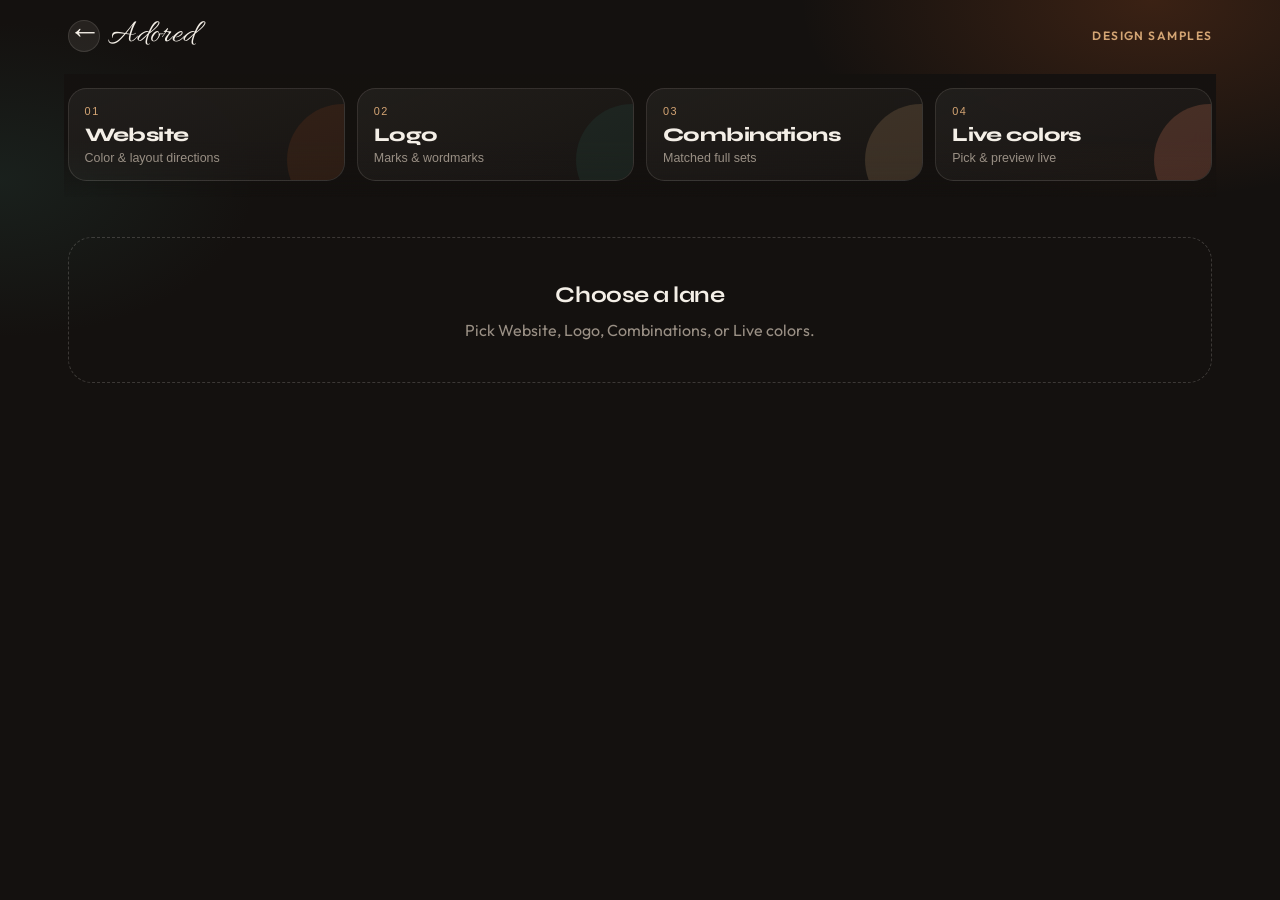
==== samples.html @ 70162186 "Publish Adored studio site." ====
<!DOCTYPE html>
<html lang="en">
  <head>
    <meta charset="UTF-8" />
    <meta name="viewport" content="width=device-width, initial-scale=1.0" />
    <title>Design Samples — Adored</title>
    <link rel="preconnect" href="https://fonts.googleapis.com" />
    <link rel="preconnect" href="https://fonts.gstatic.com" crossorigin />
    <link
      href="https://fonts.googleapis.com/css2?family=Allura&family=Outfit:wght@400;500;600;700&family=Syne:wght@600;700;800&display=swap"
      rel="stylesheet"
    />
    <style>
      :root {
        --page: #14110f;
        --ink: #f4efe7;
        --mute: #9a9085;
        --card: #fff;
        --ember: #c45c26;
        --pine: #243d36;
        --lamp: #d4a574;
        --panel: #1c1714;
        --line: rgba(244, 239, 231, 0.12);
      }
      * { box-sizing: border-box; }
      body {
        margin: 0;
        font-family: "Outfit", system-ui, sans-serif;
        color: var(--ink);
        background:
          radial-gradient(ellipse 50% 40% at 90% 0%, rgba(196, 92, 38, 0.22), transparent 55%),
          radial-gradient(ellipse 40% 35% at 0% 20%, rgba(36, 61, 54, 0.35), transparent 50%),
          var(--page);
        line-height: 1.5;
        min-height: 100vh;
      }
      .wrap { max-width: 1180px; margin: 0 auto; padding: 1.25rem 1.1rem 3rem; }

      .topbar {
        display: flex;
        align-items: center;
        justify-content: space-between;
        gap: 1rem;
        margin-bottom: 1.35rem;
      }
      .back {
        display: inline-flex;
        align-items: center;
        gap: 0.55rem;
        color: var(--ink);
        text-decoration: none;
        font-family: "Allura", cursive;
        font-weight: 400;
        font-size: 2.05rem;
        letter-spacing: 0.02em;
        line-height: 1;
      }
      .back-mark {
        width: 2rem;
        height: 2rem;
        border-radius: 999px;
        display: grid;
        place-items: center;
        background: rgba(244, 239, 231, 0.08);
        border: 1px solid var(--line);
        transition: background 0.25s ease;
      }
      .back:hover .back-mark { background: rgba(196, 92, 38, 0.25); }
      .topbar-note {
        font-size: 0.75rem;
        letter-spacing: 0.12em;
        text-transform: uppercase;
        color: var(--lamp);
        font-weight: 600;
      }

      .chooser {
        position: sticky;
        top: 0;
        z-index: 40;
        margin: 0 -0.25rem 1.25rem;
        padding: 0.85rem 0.25rem 1rem;
        background: linear-gradient(180deg, rgba(20,17,15,.94) 55%, rgba(20,17,15,0));
        backdrop-filter: blur(12px);
      }
      .tabs {
        display: grid;
        grid-template-columns: repeat(4, 1fr);
        gap: 0.75rem;
      }
      .tab {
        appearance: none;
        border: 1px solid var(--line);
        background:
          linear-gradient(160deg, rgba(244,239,231,0.06), rgba(244,239,231,0.02));
        color: var(--ink);
        border-radius: 1.15rem;
        min-height: 5.4rem;
        padding: 1rem 1rem 0.95rem;
        text-align: left;
        cursor: pointer;
        transition: transform .25s ease, border-color .25s ease, background .25s ease, box-shadow .25s ease;
        position: relative;
        overflow: hidden;
      }
      .tab::before {
        content: "";
        position: absolute;
        inset: auto -20% -40% auto;
        width: 7rem;
        height: 7rem;
        border-radius: 50%;
        background: rgba(196, 92, 38, 0.12);
        transition: transform .35s ease, opacity .35s ease;
      }
      .tab:nth-child(2)::before { background: rgba(36, 61, 54, 0.35); }
      .tab:nth-child(3)::before { background: rgba(212, 165, 116, 0.18); }
      .tab:nth-child(4)::before { background: rgba(224, 122, 95, 0.22); }
      .tab:hover {
        transform: translateY(-3px);
        border-color: rgba(244, 239, 231, 0.28);
      }
      .tab.is-active {
        border-color: rgba(196, 92, 38, 0.7);
        background:
          linear-gradient(160deg, rgba(196, 92, 38, 0.22), rgba(28, 23, 20, 0.9));
        box-shadow: 0 16px 40px rgba(0, 0, 0, 0.35);
      }
      .tab.is-active::before { transform: scale(1.3); opacity: 0.9; }
      .tab-kicker {
        display: block;
        font-size: 0.68rem;
        letter-spacing: 0.14em;
        text-transform: uppercase;
        color: var(--lamp);
        margin-bottom: 0.45rem;
        position: relative;
      }
      .tab-label {
        display: block;
        font: 750 1.2rem/1.1 "Syne", sans-serif;
        letter-spacing: -0.03em;
        position: relative;
      }
      .tab-hint {
        display: block;
        margin-top: 0.35rem;
        font-size: 0.78rem;
        color: var(--mute);
        position: relative;
      }

      .empty {
        display: none;
        margin-top: 2.5rem;
        padding: 2.5rem 1.25rem;
        border: 1px dashed rgba(244, 239, 231, 0.18);
        border-radius: 1.5rem;
        text-align: center;
        color: var(--mute);
      }
      .empty.is-visible { display: block; }
      .empty strong {
        display: block;
        font-family: "Syne", sans-serif;
        font-size: 1.4rem;
        color: var(--ink);
        margin-bottom: 0.4rem;
        letter-spacing: -0.02em;
      }

      .panel { display: none; }
      .panel.is-active { display: block; animation: rise 0.45s ease; }
      @keyframes rise {
        from { opacity: 0; transform: translateY(12px); }
        to { opacity: 1; transform: none; }
      }

      .grid {
        display: grid;
        gap: 1.15rem;
        grid-template-columns: 1fr;
      }
      @media (min-width: 900px) {
        .grid {
          grid-template-columns: 1fr 1fr;
        }
      }

      /* Manual news-style sample slider */
      .sample-slider {
        position: relative;
        border-radius: 1.35rem;
        overflow: hidden;
        background: rgba(255, 255, 255, 0.03);
        border: 1px solid var(--line);
      }

      .sample-slider-viewport {
        overflow: hidden;
        width: 100%;
      }

      .sample-slider-track {
        display: flex;
        transition: transform 0.55s cubic-bezier(0.22, 1, 0.36, 1);
        will-change: transform;
      }

      .sample-slide {
        flex: 0 0 100%;
        min-width: 100%;
        padding: 0.85rem;
        box-sizing: border-box;
      }

      .sample-slide .card {
        margin: 0;
        height: 100%;
      }

      .sample-slider-bar {
        display: flex;
        align-items: center;
        justify-content: space-between;
        gap: 1rem;
        padding: 0.75rem 1rem 1rem;
      }

      .sample-slider-dots {
        display: flex;
        flex-wrap: wrap;
        align-items: center;
        gap: 0.35rem;
        flex: 1;
        min-height: 0.55rem;
      }

      .sample-dot {
        appearance: none;
        border: 0;
        padding: 0;
        width: 1.15rem;
        height: 0.22rem;
        border-radius: 999px;
        background: rgba(244, 239, 231, 0.28);
        cursor: pointer;
        transition: background 0.25s ease, width 0.25s ease;
      }

      .sample-dot.is-active {
        background: #fff;
        width: 1.55rem;
      }

      .sample-slider-nav {
        display: flex;
        gap: 0.45rem;
        flex-shrink: 0;
      }

      .sample-nav-btn {
        width: 2.35rem;
        height: 2.35rem;
        border: 0;
        border-radius: 0.65rem;
        background: rgba(244, 239, 231, 0.16);
        color: #fff;
        font-size: 1.25rem;
        line-height: 1;
        cursor: pointer;
        display: grid;
        place-items: center;
        transition: background 0.25s ease;
      }

      .sample-nav-btn:hover {
        background: rgba(244, 239, 231, 0.28);
      }

      .sample-nav-btn:disabled {
        opacity: 0.35;
        cursor: default;
      }

      .card {
        background: var(--card);
        border-radius: 22px;
        overflow: hidden;
        box-shadow: 0 18px 42px rgba(23, 20, 15, 0.1);
        border: 1px solid rgba(23, 20, 15, 0.06);
      }
      .card-meta { padding: 1rem 1.1rem 0.5rem; }
      .tag {
        display: inline-block;
        font-size: 0.68rem;
        font-weight: 700;
        letter-spacing: 0.1em;
        text-transform: uppercase;
        color: #7a3b2e;
        margin-bottom: 0.28rem;
      }
      .card-meta h2 {
        margin: 0 0 0.28rem;
        font-family: "Syne", sans-serif;
        font-size: 1.12rem;
        letter-spacing: -0.02em;
      }
      .card-meta p { margin: 0; font-size: 0.86rem; color: var(--mute); }
      .swatches { display: flex; gap: 0.4rem; padding: 0.55rem 1.1rem 0.8rem; }
      .swatch {
        width: 1.75rem; height: 1.75rem; border-radius: 999px;
        border: 1px solid rgba(0,0,0,.1);
      }
      .preview {
        min-height: 240px;
        display: grid;
        grid-template-columns: 0.92fr 1.18fr;
        overflow: hidden;
      }
      .side, .main {
        padding: 1rem 0.95rem;
        display: flex;
        flex-direction: column;
        justify-content: space-between;
      }
      .brand {
        font-size: 0.7rem; font-weight: 700; letter-spacing: 0.08em;
        text-transform: uppercase; font-family: "Syne", sans-serif;
      }
      .side-nav {
        list-style: none; margin: 1rem 0 0; padding: 0;
        font-size: 0.78rem; display: grid; gap: 0.4rem; opacity: 0.88;
      }
      .hero-title {
        font-family: "Syne", sans-serif;
        font-size: 1.22rem; line-height: 1.12; letter-spacing: -0.03em;
        margin: 0 0 0.4rem; max-width: 12ch;
      }
      .hero-text { font-size: 0.8rem; opacity: 0.82; max-width: 28ch; margin: 0 0 0.85rem; }
      .actions { display: flex; gap: 0.4rem; flex-wrap: wrap; }
      .btn {
        border: 0; border-radius: 999px; padding: 0.48rem 0.82rem;
        font-size: 0.74rem; font-weight: 700; font-family: inherit;
      }
      .btn-ghost { background: transparent; border: 1px solid currentColor; }
      .chips { display: flex; gap: 0.35rem; flex-wrap: wrap; margin-top: 0.75rem; }
      .chip { font-size: 0.66rem; padding: 0.24rem 0.5rem; border-radius: 999px; }
      .codes {
        padding: 0.65rem 1.1rem 0.95rem; font-size: 0.72rem; color: var(--mute);
        border-top: 1px solid rgba(0,0,0,.05);
      }
      .codes code {
        font-family: ui-monospace, monospace; background: #efe8de;
        padding: 0.08rem 0.28rem; border-radius: 4px; color: #333;
      }

      .logo-stage {
        min-height: 168px; display: grid; place-items: center; padding: 1.25rem 1rem;
      }
      .logo-mark { display: flex; align-items: center; gap: 0.75rem; }
      .name {
        font-family: "Syne", sans-serif; font-weight: 700;
        letter-spacing: -0.03em; line-height: 1.05;
      }
      .sub {
        display: block; font-size: 0.66rem; font-weight: 600;
        letter-spacing: 0.14em; text-transform: uppercase; opacity: 0.72; margin-top: 0.2rem;
      }
      .complete-logo-bar {
        display: flex; align-items: center; justify-content: center; gap: 0.75rem;
        padding: 1.05rem 1rem; min-height: 92px;
        border-bottom: 1px solid rgba(0,0,0,.05);
      }
      .match-note {
        padding: 0.65rem 1.1rem 0.95rem; font-size: 0.78rem; color: var(--mute);
        border-top: 1px solid rgba(0,0,0,.05);
      }

      /* Website palettes */
      .p1 .side{background:#1c2430;color:#f2eee6}.p1 .main{background:linear-gradient(160deg,#f0ebe2,#dfe8e4);color:#1c2430}.p1 .btn-main{background:#c45c26;color:#fff}.p1 .btn-ghost{color:#1c2430;border-color:#1c2430}.p1 .chip{background:rgba(196,92,38,.14);color:#8a3d14}.p1 .s1{background:#1c2430}.p1 .s2{background:#c45c26}.p1 .s3{background:#dfe8e4}.p1 .s4{background:#f0ebe2}
      .p2 .side{background:#243d36;color:#e8f2ee}.p2 .main{background:#ead7c3;color:#1b2a25}.p2 .btn-main{background:#1b2a25;color:#ead7c3}.p2 .btn-ghost{color:#243d36;border-color:#243d36}.p2 .chip{background:#d7c0a7;color:#243d36}.p2 .s1{background:#243d36}.p2 .s2{background:#ead7c3}.p2 .s3{background:#1b2a25}.p2 .s4{background:#7f9a90}
      .p3 .side{background:#3a1f2a;color:#f6e9ee}.p3 .main{background:#12161c;color:#f0ebe4}.p3 .btn-main{background:#d8a15c;color:#12161c}.p3 .btn-ghost{color:#f0ebe4;border-color:rgba(240,235,228,.4)}.p3 .chip{background:rgba(216,161,92,.18);color:#e8c892}.p3 .s1{background:#12161c}.p3 .s2{background:#3a1f2a}.p3 .s3{background:#d8a15c}.p3 .s4{background:#f0ebe4}
      .p4 .side{background:#2b3f5c;color:#eaf1fa}.p4 .main{background:#f3f0ea;color:#1e2a3a}.p4 .btn-main{background:#e07a5f;color:#fff}.p4 .btn-ghost{color:#2b3f5c;border-color:#2b3f5c}.p4 .chip{background:#e7ddd2;color:#2b3f5c}.p4 .s1{background:#2b3f5c}.p4 .s2{background:#e07a5f}.p4 .s3{background:#f3f0ea}.p4 .s4{background:#1e2a3a}
      .p5 .side{background:#4a463f;color:#f4efe6}.p5 .main{background:#c5d5ce;color:#22201c}.p5 .btn-main{background:#22201c;color:#f4efe6}.p5 .btn-ghost{color:#22201c;border-color:#22201c}.p5 .chip{background:#aebfb7;color:#22201c}.p5 .s1{background:#4a463f}.p5 .s2{background:#c5d5ce}.p5 .s3{background:#22201c}.p5 .s4{background:#8a9e95}
      .p6 .side{background:#5b2c2c;color:#f8eaea}.p6 .main{background:linear-gradient(145deg,#f2e6d8,#d9c4a8);color:#2a1713}.p6 .btn-main{background:#5b2c2c;color:#fff}.p6 .btn-ghost{color:#5b2c2c;border-color:#5b2c2c}.p6 .chip{background:#e2ceb6;color:#5b2c2c}.p6 .s1{background:#5b2c2c}.p6 .s2{background:#f2e6d8}.p6 .s3{background:#2a1713}.p6 .s4{background:#d9c4a8}
      .p7 .side{background:#163a3a;color:#e5f4f2}.p7 .main{background:#f2ebe1;color:#122828}.p7 .btn-main{background:#d97706;color:#fff}.p7 .btn-ghost{color:#163a3a;border-color:#163a3a}.p7 .chip{background:#e7d7c2;color:#163a3a}.p7 .s1{background:#163a3a}.p7 .s2{background:#d97706}.p7 .s3{background:#f2ebe1}.p7 .s4{background:#2f6b66}
      .p8 .side{background:#221c2e;color:#efeaf6}.p8 .main{background:#d8e2d0;color:#1b1a17}.p8 .btn-main{background:#221c2e;color:#efeaf6}.p8 .btn-ghost{color:#221c2e;border-color:#221c2e}.p8 .chip{background:#bfcbb5;color:#221c2e}.p8 .s1{background:#221c2e}.p8 .s2{background:#d8e2d0}.p8 .s3{background:#efeaf6}.p8 .s4{background:#6d7a63}
      .p9 .side{background:#0f2744;color:#e8f0fa}.p9 .main{background:#f6e7d8;color:#142033}.p9 .btn-main{background:#0f2744;color:#fff}.p9 .btn-ghost{color:#0f2744;border-color:#0f2744}.p9 .chip{background:#e6d2bd;color:#0f2744}.p9 .s1{background:#0f2744}.p9 .s2{background:#f6e7d8}.p9 .s3{background:#c9832a}.p9 .s4{background:#142033}
      .p10 .side{background:#2f2a26;color:#f3ebe3}.p10 .main{background:#9eb7b0;color:#1c1917}.p10 .btn-main{background:#c45c26;color:#fff}.p10 .btn-ghost{color:#1c1917;border-color:#1c1917}.p10 .chip{background:#87a19a;color:#1c1917}.p10 .s1{background:#2f2a26}.p10 .s2{background:#9eb7b0}.p10 .s3{background:#c45c26}.p10 .s4{background:#f3ebe3}
      .p11 .side{background:#1e3d2f;color:#e9f5ee}.p11 .main{background:#efe6f2;color:#1a1a1a}.p11 .btn-main{background:#1e3d2f;color:#fff}.p11 .btn-ghost{color:#1e3d2f;border-color:#1e3d2f}.p11 .chip{background:#dccfe3;color:#3a2a45}.p11 .s1{background:#1e3d2f}.p11 .s2{background:#efe6f2}.p11 .s3{background:#6b4e71}.p11 .s4{background:#e9f5ee}
      .p12 .side{background:#402218;color:#f8ece5}.p12 .main{background:#d7dde8;color:#1d2430}.p12 .btn-main{background:#402218;color:#fff}.p12 .btn-ghost{color:#402218;border-color:#402218}.p12 .chip{background:#c3cad8;color:#1d2430}.p12 .s1{background:#402218}.p12 .s2{background:#d7dde8}.p12 .s3{background:#8b5a3c}.p12 .s4{background:#f8ece5}
      .p13 .side{background:#1a2e28;color:#e8f4ef}.p13 .main{background:#f5e9d4;color:#1a2e28}.p13 .btn-main{background:#c4784a;color:#fff}.p13 .btn-ghost{color:#1a2e28;border-color:#1a2e28}.p13 .chip{background:#e8d4b8;color:#5a3a22}.p13 .s1{background:#1a2e28}.p13 .s2{background:#c4784a}.p13 .s3{background:#f5e9d4}.p13 .s4{background:#e8f4ef}
      .p14 .side{background:#2c1e3a;color:#f2eaf8}.p14 .main{background:#e8f0f5;color:#1e2430}.p14 .btn-main{background:#2c1e3a;color:#fff}.p14 .btn-ghost{color:#2c1e3a;border-color:#2c1e3a}.p14 .chip{background:#d4e0ea;color:#2c1e3a}.p14 .s1{background:#2c1e3a}.p14 .s2{background:#e8f0f5}.p14 .s3{background:#7a5a9a}.p14 .s4{background:#f2eaf8}
      .p15 .side{background:#1f2a1f;color:#eef4ee}.p15 .main{background:#f0d9c8;color:#1f2a1f}.p15 .btn-main{background:#b85c38;color:#fff}.p15 .btn-ghost{color:#1f2a1f;border-color:#1f2a1f}.p15 .chip{background:#e4c4ae;color:#5a3020}.p15 .s1{background:#1f2a1f}.p15 .s2{background:#b85c38}.p15 .s3{background:#f0d9c8}.p15 .s4{background:#eef4ee}
      .p16 .side{background:#1c2838;color:#e8eef6}.p16 .main{background:#e6ddd0;color:#1c2838}.p16 .btn-main{background:#3d6b8c;color:#fff}.p16 .btn-ghost{color:#1c2838;border-color:#1c2838}.p16 .chip{background:#d4cbbd;color:#1c2838}.p16 .s1{background:#1c2838}.p16 .s2{background:#3d6b8c}.p16 .s3{background:#e6ddd0}.p16 .s4{background:#e8eef6}
      .p17 .side{background:#3d2a1f;color:#f8efe6}.p17 .main{background:#dce8e0;color:#2a1f18}.p17 .btn-main{background:#3d2a1f;color:#fff}.p17 .btn-ghost{color:#3d2a1f;border-color:#3d2a1f}.p17 .chip{background:#c5d4c9;color:#3d2a1f}.p17 .s1{background:#3d2a1f}.p17 .s2{background:#dce8e0}.p17 .s3{background:#8a6a4a}.p17 .s4{background:#f8efe6}
      .p18 .side{background:#14222e;color:#e6f0f8}.p18 .main{background:#f4ebe3;color:#14222e}.p18 .btn-main{background:#c45c4a;color:#fff}.p18 .btn-ghost{color:#14222e;border-color:#14222e}.p18 .chip{background:#e6d8cc;color:#5a3028}.p18 .s1{background:#14222e}.p18 .s2{background:#c45c4a}.p18 .s3{background:#f4ebe3}.p18 .s4{background:#e6f0f8}

      .live-studio {
        display: grid;
        gap: 1.1rem;
      }
      @media (min-width: 900px) {
        .live-studio {
          grid-template-columns: 0.9fr 1.2fr;
          align-items: start;
        }
      }
      .live-controls, .live-preview-wrap {
        background: rgba(255,255,255,0.04);
        border: 1px solid var(--line);
        border-radius: 1.25rem;
        padding: 1.1rem;
      }
      .live-controls h3, .live-preview-wrap h3 {
        margin: 0 0 0.85rem;
        font-family: "Syne", sans-serif;
        font-size: 1.05rem;
        letter-spacing: -0.02em;
      }
      .color-row {
        display: grid;
        grid-template-columns: 1fr auto auto;
        gap: 0.55rem;
        align-items: center;
        margin-bottom: 0.7rem;
      }
      .color-row label {
        font-size: 0.84rem;
        color: var(--mute);
      }
      .color-row input[type="color"] {
        width: 2.4rem;
        height: 2.4rem;
        border: 0;
        padding: 0;
        background: transparent;
        cursor: pointer;
      }
      .color-row input[type="text"] {
        width: 6.2rem;
        border: 1px solid var(--line);
        background: rgba(0,0,0,0.25);
        color: var(--ink);
        border-radius: 0.55rem;
        padding: 0.45rem 0.5rem;
        font-family: ui-monospace, monospace;
        font-size: 0.78rem;
      }
      .preset-row {
        display: flex;
        flex-wrap: wrap;
        gap: 0.45rem;
        margin-top: 0.85rem;
      }
      .preset {
        border: 1px solid var(--line);
        background: rgba(244,239,231,0.06);
        color: var(--ink);
        border-radius: 999px;
        padding: 0.4rem 0.7rem;
        font-size: 0.75rem;
        cursor: pointer;
      }
      .preset:hover { border-color: var(--ember); }
      .live-preview {
        min-height: 280px;
        display: grid;
        grid-template-columns: 0.9fr 1.2fr;
        border-radius: 1rem;
        overflow: hidden;
      }
      .live-logo-row {
        display: flex;
        align-items: center;
        gap: 0.75rem;
        margin-top: 1rem;
        padding: 0.9rem;
        border-radius: 0.9rem;
        transition: background 0.2s ease, color 0.2s ease;
      }
      .live-preview .side,
      .live-preview .main {
        transition: background 0.2s ease, color 0.2s ease;
      }
      .live-preview .btn {
        transition: background 0.2s ease, color 0.2s ease, border-color 0.2s ease;
      }
      .copy-palette {
        margin-top: 0.85rem;
        width: 100%;
        border: 0;
        border-radius: 999px;
        min-height: 2.7rem;
        background: var(--ember);
        color: #fff;
        font-weight: 700;
        cursor: pointer;
      }

      @media (max-width: 560px) {
        .preview { grid-template-columns: 1fr; min-height: 0; }
        .side { min-height: 110px; }
        .tabs { grid-template-columns: 1fr 1fr; }
        .tab { min-height: 4.4rem; }
        .topbar-note { display: none; }
        .live-preview { grid-template-columns: 1fr; }
      }
    </style>
  </head>
  <body>
    <div class="wrap">
      <div class="topbar">
        <a class="back" href="index.html">
          <span class="back-mark" aria-hidden="true">←</span>
          Adored
        </a>
        <span class="topbar-note">Design samples</span>
      </div>

      <div class="chooser">
        <div class="tabs" role="tablist" aria-label="Sample type">
          <button class="tab" type="button" data-tab="website" role="tab" aria-selected="false">
            <span class="tab-kicker">01</span>
            <span class="tab-label">Website</span>
            <span class="tab-hint">Color & layout directions</span>
          </button>
          <button class="tab" type="button" data-tab="logo" role="tab" aria-selected="false">
            <span class="tab-kicker">02</span>
            <span class="tab-label">Logo</span>
            <span class="tab-hint">Marks & wordmarks</span>
          </button>
          <button class="tab" type="button" data-tab="combo" role="tab" aria-selected="false">
            <span class="tab-kicker">03</span>
            <span class="tab-label">Combinations</span>
            <span class="tab-hint">Matched full sets</span>
          </button>
          <button class="tab" type="button" data-tab="live" role="tab" aria-selected="false">
            <span class="tab-kicker">04</span>
            <span class="tab-label">Live colors</span>
            <span class="tab-hint">Pick & preview live</span>
          </button>
        </div>
      </div>

      <div class="empty is-visible" id="empty-state" aria-live="polite">
        <strong>Choose a lane</strong>
        Pick Website, Logo, Combinations, or Live colors.
      </div>

      <!-- WEBSITE -->
      <section id="panel-website" class="panel" role="tabpanel" hidden>
        <div class="sample-slider" data-slider="website">
          <div class="sample-slider-viewport">
            <div class="sample-slider-track" id="website-track"></div>
          </div>
          <div class="sample-slider-bar">
            <div class="sample-slider-dots" id="website-dots" role="tablist" aria-label="Website samples"></div>
            <div class="sample-slider-nav">
              <button class="sample-nav-btn" type="button" data-prev aria-label="Previous sample">‹</button>
              <button class="sample-nav-btn" type="button" data-next aria-label="Next sample">›</button>
            </div>
          </div>
        </div>
      </section>

      <!-- LOGO -->
      <section id="panel-logo" class="panel" role="tabpanel" hidden>
        <div class="sample-slider" data-slider="logo">
          <div class="sample-slider-viewport">
            <div class="sample-slider-track" id="logo-track"></div>
          </div>
          <div class="sample-slider-bar">
            <div class="sample-slider-dots" id="logo-dots" role="tablist" aria-label="Logo samples"></div>
            <div class="sample-slider-nav">
              <button class="sample-nav-btn" type="button" data-prev aria-label="Previous sample">‹</button>
              <button class="sample-nav-btn" type="button" data-next aria-label="Next sample">›</button>
            </div>
          </div>
        </div>
      </section>

      <!-- COMBINATIONS -->
      <section id="panel-combo" class="panel" role="tabpanel" hidden>
        <div class="sample-slider" data-slider="combo">
          <div class="sample-slider-viewport">
            <div class="sample-slider-track" id="combo-track"></div>
          </div>
          <div class="sample-slider-bar">
            <div class="sample-slider-dots" id="combo-dots" role="tablist" aria-label="Combination samples"></div>
            <div class="sample-slider-nav">
              <button class="sample-nav-btn" type="button" data-prev aria-label="Previous sample">‹</button>
              <button class="sample-nav-btn" type="button" data-next aria-label="Next sample">›</button>
            </div>
          </div>
        </div>
      </section>

      <!-- LIVE -->
      <section id="panel-live" class="panel" role="tabpanel" hidden>
        <div class="live-studio">
          <div class="live-controls">
            <h3>Live color palette</h3>
            <div class="color-row">
              <label for="c-side">Sidebar / dark</label>
              <input id="c-side" type="color" value="#1C2430" data-key="side" />
              <input id="t-side" type="text" value="#1C2430" data-key="side" />
            </div>
            <div class="color-row">
              <label for="c-accent">Button / accent</label>
              <input id="c-accent" type="color" value="#C45C26" data-key="accent" />
              <input id="t-accent" type="text" value="#C45C26" data-key="accent" />
            </div>
            <div class="color-row">
              <label for="c-main">Main background</label>
              <input id="c-main" type="color" value="#F0EBE2" data-key="main" />
              <input id="t-main" type="text" value="#F0EBE2" data-key="main" />
            </div>
            <div class="color-row">
              <label for="c-text">Text</label>
              <input id="c-text" type="color" value="#1C2430" data-key="text" />
              <input id="t-text" type="text" value="#1C2430" data-key="text" />
            </div>
            <div class="preset-row" id="preset-row"></div>
            <button class="copy-palette" type="button" id="copy-palette">Copy palette hex codes</button>
          </div>
          <div class="live-preview-wrap">
            <h3>Live preview</h3>
            <div class="live-preview" id="live-preview">
              <div class="side" id="live-side">
                <div class="brand">Your Business</div>
                <ul class="side-nav"><li>Services</li><li>About</li><li>Contact</li></ul>
              </div>
              <div class="main" id="live-main">
                <div>
                  <h3 class="hero-title" id="live-title">Clear online presence for your services.</h3>
                  <p class="hero-text" id="live-text">Simple, trustworthy, easy to update.</p>
                  <div class="actions">
                    <button class="btn" id="live-btn" type="button">Call now</button>
                    <button class="btn btn-ghost" id="live-ghost" type="button">Services</button>
                  </div>
                </div>
                <div class="chips">
                  <span class="chip" id="live-chip1">Services</span>
                  <span class="chip" id="live-chip2">Contact</span>
                </div>
              </div>
            </div>
            <div class="live-logo-row" id="live-logo-row">
              <svg id="live-logo-svg" width="54" height="54" viewBox="0 0 64 64" aria-hidden="true">
                <rect id="live-logo-bg" width="64" height="64" rx="16" fill="#1C2430"/>
                <path id="live-logo-arc" d="M12 40 C24 18 40 18 52 40" fill="none" stroke="#C45C26" stroke-width="4" stroke-linecap="round"/>
                <text x="32" y="44" text-anchor="middle" fill="#F0EBE2" font-family="Syne, sans-serif" font-size="18" font-weight="700">SV</text>
              </svg>
              <div>
                <div class="name" style="font-size:1.2rem" id="live-logo-name">Brand Co</div>
                <span class="sub" id="live-logo-sub">Live palette</span>
              </div>
            </div>
          </div>
        </div>
      </section>
    </div>


    <script>
      /* [id, title, desc, cssClass, swatches, live=[side, accent, main, text]] */
      const sites = [
        ["1", "Ink & ember", "Dark slate + copper accent — official, not default navy.", "p1", ["#1C2430","#C45C26","#DFE8E4","#F0EBE2"], ["#1C2430","#C45C26","#F0EBE2","#1C2430"]],
        ["2", "Pine & sand", "Deep green on warm sand — grounded and current.", "p2", ["#243D36","#EAD7C3","#1B2A25","#7F9A90"], ["#243D36","#1B2A25","#EAD7C3","#1B2A25"]],
        ["3", "Noir atelier", "Near-black with plum edge and brass — premium and uncommon.", "p3", ["#12161C","#3A1F2A","#D8A15C","#F0EBE4"], ["#3A1F2A","#D8A15C","#12161C","#F0EBE4"]],
        ["4", "Coastal steel", "Steel blue with coral action — lively but trustworthy.", "p4", ["#2B3F5C","#E07A5F","#F3F0EA","#1E2A3A"], ["#2B3F5C","#E07A5F","#F3F0EA","#1E2A3A"]],
        ["5", "Stone & moss", "Muted stone with moss panels — quiet editorial feel.", "p5", ["#4A463F","#C5D5CE","#22201C","#8A9E95"], ["#4A463F","#22201C","#C5D5CE","#22201C"]],
        ["6", "Clay archive", "Deep clay red with parchment tones — distinctive and formal.", "p6", ["#5B2C2C","#F2E6D8","#2A1713","#D9C4A8"], ["#5B2C2C","#5B2C2C","#F2E6D8","#2A1713"]],
        ["7", "Teal & amber", "Deep teal with amber CTA — precise and unexpected.", "p7", ["#163A3A","#D97706","#F2EBE1","#2F6B66"], ["#163A3A","#D97706","#F2EBE1","#122828"]],
        ["8", "Violet dusk & leaf", "Dusk violet with leaf green — composed and rare.", "p8", ["#221C2E","#D8E2D0","#EFEAF6","#6D7A63"], ["#221C2E","#221C2E","#D8E2D0","#1B1A17"]],
        ["9", "Harbor night", "Deep harbor blue with apricot paper — coastal and serious.", "p9", ["#0F2744","#F6E7D8","#C9832A","#142033"], ["#0F2744","#0F2744","#F6E7D8","#142033"]],
        ["10", "Espresso mint", "Espresso brown with mint field and copper CTA.", "p10", ["#2F2A26","#9EB7B0","#C45C26","#F3EBE3"], ["#2F2A26","#C45C26","#9EB7B0","#1C1917"]],
        ["11", "Garden dusk", "Forest green with soft lilac paper — soft contrast, still official.", "p11", ["#1E3D2F","#EFE6F2","#6B4E71","#E9F5EE"], ["#1E3D2F","#1E3D2F","#EFE6F2","#1A1A1A"]],
        ["12", "Cedar frost", "Cedar brown with cool frost blue-grey — warm/cool tension.", "p12", ["#402218","#D7DDE8","#8B5A3C","#F8ECE5"], ["#402218","#402218","#D7DDE8","#1D2430"]],
        ["13", "Olive apricot", "Deep olive with apricot CTA — warm studio energy.", "p13", ["#1A2E28","#C4784A","#F5E9D4","#E8F4EF"], ["#1A2E28","#C4784A","#F5E9D4","#1A2E28"]],
        ["14", "Plum frost", "Plum sidebar with cool paper — soft contrast, still formal.", "p14", ["#2C1E3A","#E8F0F5","#7A5A9A","#F2EAF8"], ["#2C1E3A","#2C1E3A","#E8F0F5","#1E2430"]],
        ["15", "Fern terracotta", "Fern green with terracotta action — earthy and clear.", "p15", ["#1F2A1F","#B85C38","#F0D9C8","#EEF4EE"], ["#1F2A1F","#B85C38","#F0D9C8","#1F2A1F"]],
        ["16", "Ink horizon", "Ink blue with horizon blue CTA — calm professional.", "p16", ["#1C2838","#3D6B8C","#E6DDD0","#E8EEF6"], ["#1C2838","#3D6B8C","#E6DDD0","#1C2838"]],
        ["17", "Walnut sage", "Walnut brown with sage field — quiet and grounded.", "p17", ["#3D2A1F","#DCE8E0","#8A6A4A","#F8EFE6"], ["#3D2A1F","#3D2A1F","#DCE8E0","#2A1F18"]],
        ["18", "Midnight coral", "Midnight navy with coral CTA — sharp and memorable.", "p18", ["#14222E","#C45C4A","#F4EBE3","#E6F0F8"], ["#14222E","#C45C4A","#F4EBE3","#14222E"]],
      ];

      const logos = [
        ["A", "Arc monogram", "Horizon curve through initials — subtle motion through the mark.", "#f0ebe2", "#1c2430",
          `<svg width="64" height="64" viewBox="0 0 64 64"><rect width="64" height="64" rx="18" fill="#1c2430"/><path d="M12 40 C24 18 40 18 52 40" fill="none" stroke="#c45c26" stroke-width="4" stroke-linecap="round"/><text x="32" y="44" text-anchor="middle" fill="#f0ebe2" font-family="Syne, sans-serif" font-size="18" font-weight="700">SV</text></svg>`, "Independent"],
        ["B", "Split seal", "Two-tone badge — certified feel, not a boring template shield.", "#ead7c3", "#1b2a25",
          `<svg width="70" height="70" viewBox="0 0 70 70"><circle cx="35" cy="35" r="32" fill="#243d36"/><path d="M35 3 A32 32 0 0 1 35 67 Z" fill="#1b2a25"/><text x="35" y="41" text-anchor="middle" fill="#ead7c3" font-family="Syne, sans-serif" font-size="18" font-weight="700">SV</text></svg>`, "On-site · Clear"],
        ["C", "Folded report", "Folded page + soft path line — documents with a journey hint.", "#12161c", "#f0ebe4",
          `<svg width="58" height="64" viewBox="0 0 58 64"><path d="M8 6 H36 L50 20 V58 H8 Z" fill="#3a1f2a"/><path d="M36 6 V20 H50" fill="none" stroke="#d8a15c" stroke-width="2"/><path d="M16 34 C24 28 34 40 42 34" fill="none" stroke="#d8a15c" stroke-width="2.8" stroke-linecap="round"/></svg>`, "Reports"],
        ["D", "Orbit initials", "Open ring + accent node — precision / assessment energy.", "#f3f0ea", "#2b3f5c",
          `<svg width="72" height="72" viewBox="0 0 72 72"><circle cx="36" cy="36" r="28" fill="none" stroke="#2b3f5c" stroke-width="3"/><circle cx="58" cy="22" r="5" fill="#e07a5f"/><text x="36" y="42" text-anchor="middle" fill="#2b3f5c" font-family="Syne, sans-serif" font-size="18" font-weight="700">SV</text></svg>`, "Measured"],
        ["E", "Route slash", "Bold slash through the mark — direction and decision.", "#c5d5ce", "#22201c",
          `<svg width="64" height="64" viewBox="0 0 64 64"><rect width="64" height="64" rx="12" fill="#4a463f"/><text x="30" y="42" text-anchor="middle" fill="#f4efe6" font-family="Syne, sans-serif" font-size="20" font-weight="700">SV</text><path d="M12 48 L52 16" stroke="#c5d5ce" stroke-width="4" stroke-linecap="round"/></svg>`, "Forward"],
        ["F", "Twin track", "Two parallel curves — road-like, mostly graphic and elegant.", "#f2e6d8", "#5b2c2c",
          `<svg width="70" height="48" viewBox="0 0 70 48"><path d="M4 16 C22 4 48 4 66 16" fill="none" stroke="#5b2c2c" stroke-width="3.5" stroke-linecap="round"/><path d="M4 32 C22 20 48 20 66 32" fill="none" stroke="#a56a4e" stroke-width="3.5" stroke-linecap="round"/></svg>`, "Path · Clarity"],
        ["G", "Stacked signal", "Editorial stacked type with signal bars.", "#f2ebe1", "#163a3a",
          `<div style="text-align:left;color:#163a3a"><div class="name" style="font-size:1.8rem">SV</div><div class="name" style="font-size:1.05rem;margin-top:.12rem">Studio</div><div style="display:flex;gap:4px;margin-top:.55rem"><span style="width:18px;height:4px;background:#d97706;border-radius:99px"></span><span style="width:10px;height:4px;background:#2f6b66;border-radius:99px"></span><span style="width:6px;height:4px;background:#163a3a;border-radius:99px;opacity:.35"></span></div></div>`, ""],
        ["H", "Asymmetric frame", "Open corner frame — architectural and uncommon.", "#d8e2d0", "#221c2e",
          `<svg width="68" height="68" viewBox="0 0 68 68"><path d="M8 20 V8 H20" fill="none" stroke="#221c2e" stroke-width="3.5"/><path d="M48 60 H60 V48" fill="none" stroke="#6d7a63" stroke-width="3.5"/><text x="34" y="40" text-anchor="middle" fill="#221c2e" font-family="Syne, sans-serif" font-size="20" font-weight="700">SV</text></svg>`, "Structured"],
        ["I", "Ribbon seal", "Soft ribbon cut through a dark disc — ceremonial but modern.", "#f6e7d8", "#0f2744",
          `<svg width="70" height="70" viewBox="0 0 70 70"><circle cx="35" cy="35" r="30" fill="#0f2744"/><path d="M8 34 H62" stroke="#c9832a" stroke-width="8"/><text x="35" y="41" text-anchor="middle" fill="#f6e7d8" font-family="Syne, sans-serif" font-size="18" font-weight="700">SV</text></svg>`, "Certified"],
        ["J", "Negative notch", "Cut-out notch suggests a path into the mark.", "#9eb7b0", "#2f2a26",
          `<svg width="64" height="64" viewBox="0 0 64 64"><path d="M8 8 H56 V56 H8 Z" fill="#2f2a26"/><path d="M56 8 L40 24 L56 40" fill="#9eb7b0"/><text x="28" y="40" text-anchor="middle" fill="#f3ebe3" font-family="Syne, sans-serif" font-size="18" font-weight="700">SV</text></svg>`, "Direct"],
        ["K", "Wave bar", "Soft wave under bold initials — calm movement.", "#efe6f2", "#1e3d2f",
          `<svg width="88" height="64" viewBox="0 0 88 64"><text x="44" y="34" text-anchor="middle" fill="#1e3d2f" font-family="Syne, sans-serif" font-size="28" font-weight="700">SV</text><path d="M12 46 C28 36 40 56 76 42" fill="none" stroke="#6b4e71" stroke-width="3.5" stroke-linecap="round"/></svg>`, "Flow"],
        ["L", "Bracket mark", "Technical brackets around SV — inspection / measurement vibe.", "#d7dde8", "#402218",
          `<svg width="78" height="58" viewBox="0 0 78 58"><path d="M14 10 H8 V48 H14" fill="none" stroke="#402218" stroke-width="3.5"/><path d="M64 10 H70 V48 H64" fill="none" stroke="#8b5a3c" stroke-width="3.5"/><text x="39" y="36" text-anchor="middle" fill="#402218" font-family="Syne, sans-serif" font-size="22" font-weight="700">SV</text></svg>`, "Inspect"],
        ["M", "Layered diamond", "Layered diamond badge — sharp and collectible.", "#1c2430", "#f0ebe2",
          `<svg width="70" height="70" viewBox="0 0 70 70"><path d="M35 4 L66 35 L35 66 L4 35 Z" fill="#c45c26"/><path d="M35 14 L56 35 L35 56 L14 35 Z" fill="#1c2430"/><text x="35" y="40" text-anchor="middle" fill="#f0ebe2" font-family="Syne, sans-serif" font-size="14" font-weight="700">SV</text></svg>`, "Mark"],
        ["N", "Soft capsule", "Capsule wordmark — friendly modern office identity.", "#ead7c3", "#243d36",
          `<svg width="150" height="52" viewBox="0 0 150 52"><rect width="150" height="52" rx="26" fill="#243d36"/><text x="75" y="33" text-anchor="middle" fill="#ead7c3" font-family="Syne, sans-serif" font-size="18" font-weight="700">Brand Co</text></svg>`, ""],
        ["O", "Rising hatch", "Diagonal hatch field behind initials — textured and bold.", "#f0ebe4", "#3a1f2a",
          `<svg width="64" height="64" viewBox="0 0 64 64"><rect width="64" height="64" rx="10" fill="#3a1f2a"/><path d="M10 50 L50 10 M18 58 L58 18 M2 42 L42 2" stroke="#d8a15c" stroke-width="2" opacity=".55"/><text x="32" y="40" text-anchor="middle" fill="#f0ebe4" font-family="Syne, sans-serif" font-size="18" font-weight="700">SV</text></svg>`, "Craft"],
        ["P", "Dot trail", "Trailing dots suggest a route / process steps.", "#f3f0ea", "#2b3f5c",
          `<svg width="90" height="54" viewBox="0 0 90 54"><text x="8" y="34" fill="#2b3f5c" font-family="Syne, sans-serif" font-size="24" font-weight="700">SV</text><circle cx="52" cy="28" r="4" fill="#e07a5f"/><circle cx="66" cy="28" r="3.2" fill="#e07a5f" opacity=".7"/><circle cx="78" cy="28" r="2.4" fill="#e07a5f" opacity=".4"/></svg>`, "Process"],
        ["Q", "Hex stamp", "Hexagon stamp — technical and stamp-like.", "#f5e9d4", "#1a2e28",
          `<svg width="70" height="70" viewBox="0 0 70 70"><path d="M35 6 L60 20 V50 L35 64 L10 50 V20 Z" fill="#1a2e28"/><path d="M35 14 L53 24 V46 L35 56 L17 46 V24 Z" fill="none" stroke="#c4784a" stroke-width="2.5"/><text x="35" y="40" text-anchor="middle" fill="#f5e9d4" font-family="Syne, sans-serif" font-size="16" font-weight="700">SV</text></svg>`, "Stamp"],
        ["R", "Crosshair", "Soft crosshair — measurement without looking like a target logo.", "#e8f0f5", "#2c1e3a",
          `<svg width="72" height="72" viewBox="0 0 72 72"><circle cx="36" cy="36" r="26" fill="none" stroke="#2c1e3a" stroke-width="2.5"/><path d="M36 8 V18 M36 54 V64 M8 36 H18 M54 36 H64" stroke="#7a5a9a" stroke-width="2.5" stroke-linecap="round"/><text x="36" y="41" text-anchor="middle" fill="#2c1e3a" font-family="Syne, sans-serif" font-size="16" font-weight="700">SV</text></svg>`, "Precise"],
        ["S", "Book fold", "Open book fold — reports and documentation first.", "#f0d9c8", "#1f2a1f",
          `<svg width="78" height="58" viewBox="0 0 78 58"><path d="M8 10 H36 V50 H8 Z" fill="#1f2a1f"/><path d="M42 10 H70 V50 H42 Z" fill="#b85c38"/><path d="M39 10 V50" stroke="#f0d9c8" stroke-width="3"/><text x="22" y="36" text-anchor="middle" fill="#eef4ee" font-family="Syne, sans-serif" font-size="12" font-weight="700">SV</text></svg>`, "Docs"],
        ["T", "Pillar mark", "Three pillars — stability and structure.", "#e6ddd0", "#1c2838",
          `<svg width="70" height="64" viewBox="0 0 70 64"><rect x="10" y="18" width="10" height="34" rx="2" fill="#1c2838"/><rect x="30" y="10" width="10" height="42" rx="2" fill="#3d6b8c"/><rect x="50" y="22" width="10" height="30" rx="2" fill="#1c2838" opacity=".65"/><text x="35" y="60" text-anchor="middle" fill="#1c2838" font-family="Syne, sans-serif" font-size="10" font-weight="700">SV</text></svg>`, "Solid"],
        ["U", "Corner leaf", "Corner leaf accent — soft nature cue.", "#dce8e0", "#3d2a1f",
          `<svg width="68" height="68" viewBox="0 0 68 68"><rect width="68" height="68" rx="14" fill="#3d2a1f"/><path d="M48 12 C58 28 52 48 34 56 C42 40 40 24 48 12 Z" fill="#8a6a4a"/><text x="28" y="40" text-anchor="middle" fill="#f8efe6" font-family="Syne, sans-serif" font-size="18" font-weight="700">SV</text></svg>`, "Natural"],
        ["V", "Horizon bar", "Wide horizon bar under wordmark — landscape calm.", "#f4ebe3", "#14222e",
          `<svg width="140" height="56" viewBox="0 0 140 56"><text x="70" y="28" text-anchor="middle" fill="#14222e" font-family="Syne, sans-serif" font-size="22" font-weight="700">Brand Co</text><rect x="28" y="38" width="84" height="5" rx="2.5" fill="#c45c4a"/></svg>`, ""],
        ["W", "Nested squares", "Nested squares — structured systems thinking.", "#e8f4ef", "#1a2e28",
          `<svg width="64" height="64" viewBox="0 0 64 64"><rect x="6" y="6" width="52" height="52" rx="8" fill="none" stroke="#1a2e28" stroke-width="3"/><rect x="16" y="16" width="32" height="32" rx="6" fill="#c4784a"/><text x="32" y="38" text-anchor="middle" fill="#e8f4ef" font-family="Syne, sans-serif" font-size="14" font-weight="700">SV</text></svg>`, "Systems"],
        ["X", "Signal arc", "Arc + node — signal / connection energy.", "#f2eaf8", "#2c1e3a",
          `<svg width="72" height="64" viewBox="0 0 72 64"><path d="M10 48 C24 18 48 18 62 48" fill="none" stroke="#2c1e3a" stroke-width="3.5" stroke-linecap="round"/><circle cx="36" cy="28" r="5" fill="#7a5a9a"/><text x="36" y="56" text-anchor="middle" fill="#2c1e3a" font-family="Syne, sans-serif" font-size="12" font-weight="700">SV</text></svg>`, "Connect"],
      ];

      const combos = [
        [1,0,"Ink & ember set","Warm copper on dark official base."],
        [2,1,"Pine & sand set","Natural and current — grounded and calm."],
        [3,2,"Noir atelier set","Dark editorial premium."],
        [4,3,"Coastal steel set","Cool + warm contrast."],
        [5,4,"Stone & moss set","Quiet creative direction."],
        [6,5,"Clay archive set","Warm and rare for this industry."],
        [7,6,"Teal & amber set","Sharp amber actions on deep teal."],
        [8,7,"Violet dusk set","Unexpected pairing, architectural mark."],
        [9,8,"Harbor night set","Coastal night blue with apricot ribbon seal."],
        [10,9,"Espresso mint set","Espresso + mint with a notched mark."],
        [11,10,"Garden dusk set","Forest and lilac with a soft wave."],
        [12,11,"Cedar frost set","Cedar warmth with frost brackets."],
        [1,12,"Ember diamond set","Copper diamond on ink & ember colors."],
        [2,13,"Pine capsule set","Soft capsule wordmark on pine & sand."],
        [3,14,"Atelier hatch set","Textured hatch badge on noir colors."],
        [4,15,"Steel trail set","Dot-trail process mark on coastal steel."],
        [13,16,"Olive hex set","Olive apricot with hex stamp mark."],
        [14,17,"Plum crosshair set","Plum frost with soft crosshair."],
        [15,18,"Fern book set","Fern terracotta with book-fold mark."],
        [16,19,"Horizon pillar set","Ink horizon with pillar structure."],
        [17,20,"Walnut leaf set","Walnut sage with corner leaf."],
        [18,21,"Midnight bar set","Midnight coral with horizon bar wordmark."],
        [13,22,"Olive systems set","Nested squares on olive apricot."],
        [14,23,"Plum signal set","Signal arc on plum frost."],
      ];

      function siteCard([id, title, desc, cls, codes], compact = false) {
        return `<article class="card ${cls}">
          <div class="card-meta"><div class="tag">Website ${id}</div><h2>${title}</h2><p>${desc}</p></div>
          <div class="swatches"><div class="swatch s1"></div><div class="swatch s2"></div><div class="swatch s3"></div><div class="swatch s4"></div></div>
          <div class="preview" style="${compact ? "min-height:210px" : ""}">
            <div class="side"><div class="brand">Your Business</div><ul class="side-nav"><li>Services</li><li>About</li><li>Contact</li></ul></div>
            <div class="main"><div>
              <h3 class="hero-title">Clear online presence for your services.</h3>
              <p class="hero-text">A clear online presence for your services — simple, trustworthy, easy to update.</p>
              <div class="actions"><button class="btn btn-main">Call now</button><button class="btn btn-ghost">Services</button></div>
            </div><div class="chips"><span class="chip">Services</span><span class="chip">Contact</span></div></div>
          </div>
          <div class="codes">${codes.map(c => `<code>${c}</code>`).join(" ")}</div>
        </article>`;
      }

      function logoCard([id, title, desc, bg, fg, mark, sub]) {
        return `<article class="card">
          <div class="card-meta"><div class="tag">Logo ${id}</div><h2>${title}</h2><p>${desc}</p></div>
          <div class="logo-stage" style="background:${bg}">
            <div class="logo-mark" style="color:${fg}">
              ${mark}
              ${sub ? `<div><div class="name" style="font-size:1.28rem">Brand Co</div><span class="sub">${sub}</span></div>` : ""}
            </div>
          </div>
        </article>`;
      }

      function comboCard([siteIdx, logoIdx, title, note], i) {
        const site = sites[siteIdx - 1];
        const logo = logos[logoIdx];
        const [, , , cls] = site;
        const [, , , bg, fg, mark, sub] = logo;
        return `<article class="card">
          <div class="card-meta"><div class="tag">Combination ${i + 1}</div><h2>${title}</h2><p>Website ${site[0]} + Logo ${logo[0]}</p></div>
          <div class="complete-logo-bar" style="background:${bg};color:${fg}">
            ${mark}
            ${sub ? `<div><div class="name" style="font-size:1.2rem">Brand Co</div><span class="sub">${sub}</span></div>` : ""}
          </div>
          <div class="preview ${cls}" style="min-height:210px">
            <div class="side"><div class="brand">Your Business</div><ul class="side-nav"><li>Services</li><li>About</li><li>Contact</li></ul></div>
            <div class="main"><div>
              <h3 class="hero-title">Clear online presence for your services.</h3>
              <p class="hero-text">A clear online presence for your services — simple, trustworthy, easy to update.</p>
              <div class="actions"><button class="btn btn-main">Call now</button><button class="btn btn-ghost">Services</button></div>
            </div><div class="chips"><span class="chip">Services</span><span class="chip">Contact</span></div></div>
          </div>
          <div class="match-note">${note}</div>
        </article>`;
      }

      /* —— Manual slidable samples (arrows + dashes, no autoplay) —— */
      function buildSlider(name, htmlSlides) {
        const root = document.querySelector(`[data-slider="${name}"]`);
        const track = document.getElementById(`${name}-track`);
        const dotsWrap = document.getElementById(`${name}-dots`);
        const prevBtn = root.querySelector("[data-prev]");
        const nextBtn = root.querySelector("[data-next]");
        let index = 0;
        const total = htmlSlides.length;

        track.innerHTML = htmlSlides.map((html) => `<div class="sample-slide">${html}</div>`).join("");
        dotsWrap.innerHTML = htmlSlides
          .map((_, i) => `<button class="sample-dot" type="button" data-dot="${i}" aria-label="Go to sample ${i + 1}"></button>`)
          .join("");

        const dots = [...dotsWrap.querySelectorAll(".sample-dot")];

        function goTo(next) {
          index = (next + total) % total;
          track.style.transform = `translateX(-${index * 100}%)`;
          dots.forEach((dot, i) => dot.classList.toggle("is-active", i === index));
          prevBtn.disabled = false;
          nextBtn.disabled = false;
        }

        prevBtn.addEventListener("click", () => goTo(index - 1));
        nextBtn.addEventListener("click", () => goTo(index + 1));
        dotsWrap.addEventListener("click", (e) => {
          const dot = e.target.closest("[data-dot]");
          if (!dot) return;
          goTo(Number(dot.dataset.dot));
        });

        let touchX = null;
        track.addEventListener(
          "touchstart",
          (e) => {
            touchX = e.changedTouches[0].clientX;
          },
          { passive: true }
        );
        track.addEventListener(
          "touchend",
          (e) => {
            if (touchX == null) return;
            const dx = e.changedTouches[0].clientX - touchX;
            touchX = null;
            if (Math.abs(dx) < 40) return;
            goTo(dx < 0 ? index + 1 : index - 1);
          },
          { passive: true }
        );

        goTo(0);
      }

      buildSlider(
        "website",
        sites.map((s) => siteCard(s))
      );
      buildSlider(
        "logo",
        logos.map((l) => logoCard(l))
      );
      buildSlider(
        "combo",
        combos.map((c, i) => comboCard(c, i))
      );

      /* —— Live palette —— */
      const palette = { side: "#1C2430", accent: "#C45C26", main: "#F0EBE2", text: "#1C2430" };

      function normalizeHex(v) {
        let h = String(v || "").trim();
        if (!h.startsWith("#")) h = "#" + h;
        if (/^#[0-9a-fA-F]{3}$/.test(h)) {
          h = "#" + h[1] + h[1] + h[2] + h[2] + h[3] + h[3];
        }
        return /^#[0-9a-fA-F]{6}$/.test(h) ? h.toUpperCase() : null;
      }

      function applyLive() {
        const { side, accent, main, text } = palette;
        const sideEl = document.getElementById("live-side");
        const mainEl = document.getElementById("live-main");
        const btn = document.getElementById("live-btn");
        const ghost = document.getElementById("live-ghost");
        const chip1 = document.getElementById("live-chip1");
        const chip2 = document.getElementById("live-chip2");
        const logoRow = document.getElementById("live-logo-row");
        const logoBg = document.getElementById("live-logo-bg");
        const logoArc = document.getElementById("live-logo-arc");
        const logoName = document.getElementById("live-logo-name");
        const logoSub = document.getElementById("live-logo-sub");
        const logoSvgText = document.querySelector("#live-logo-svg text");

        sideEl.style.background = side;
        sideEl.style.color = main;
        mainEl.style.background = main;
        mainEl.style.color = text;
        btn.style.background = accent;
        btn.style.color = "#fff";
        ghost.style.background = "transparent";
        ghost.style.color = text;
        ghost.style.border = "1px solid " + text;
        chip1.style.background = accent + "24";
        chip1.style.color = text;
        chip2.style.background = accent + "24";
        chip2.style.color = text;
        logoRow.style.background = main;
        logoRow.style.color = text;
        logoBg.setAttribute("fill", side);
        logoArc.setAttribute("stroke", accent);
        if (logoSvgText) logoSvgText.setAttribute("fill", main);
        logoName.style.color = text;
        logoSub.style.color = text;

        document.getElementById("c-side").value = side;
        document.getElementById("c-accent").value = accent;
        document.getElementById("c-main").value = main;
        document.getElementById("c-text").value = text;
        document.getElementById("t-side").value = side;
        document.getElementById("t-accent").value = accent;
        document.getElementById("t-main").value = main;
        document.getElementById("t-text").value = text;
      }

      function setPalette(side, accent, main, text) {
        palette.side = normalizeHex(side) || palette.side;
        palette.accent = normalizeHex(accent) || palette.accent;
        palette.main = normalizeHex(main) || palette.main;
        palette.text = normalizeHex(text) || palette.text;
        applyLive();
      }

      document.getElementById("preset-row").innerHTML = sites.map((s) => {
        const [, title, , , , live] = s;
        const [side, accent, main, text] = live;
        return `<button class="preset" type="button" data-side="${side}" data-accent="${accent}" data-main="${main}" data-text="${text}">${title}</button>`;
      }).join("");

      document.getElementById("preset-row").addEventListener("click", (e) => {
        const btn = e.target.closest(".preset");
        if (!btn) return;
        setPalette(btn.dataset.side, btn.dataset.accent, btn.dataset.main, btn.dataset.text);
      });

      ["side", "accent", "main", "text"].forEach((key) => {
        document.getElementById("c-" + key).addEventListener("input", (e) => {
          palette[key] = e.target.value.toUpperCase();
          applyLive();
        });
        document.getElementById("t-" + key).addEventListener("change", (e) => {
          const hex = normalizeHex(e.target.value);
          if (hex) {
            palette[key] = hex;
            applyLive();
          } else {
            e.target.value = palette[key];
          }
        });
      });

      document.getElementById("copy-palette").addEventListener("click", async () => {
        const text = `Sidebar: ${palette.side}\nAccent: ${palette.accent}\nMain: ${palette.main}\nText: ${palette.text}`;
        const btn = document.getElementById("copy-palette");
        try {
          await navigator.clipboard.writeText(text);
          btn.textContent = "Copied!";
        } catch {
          btn.textContent = "Copy failed — select manually";
        }
        setTimeout(() => { btn.textContent = "Copy palette hex codes"; }, 1600);
      });

      applyLive();

      const tabs = [...document.querySelectorAll(".tab")];
      const panels = {
        website: document.getElementById("panel-website"),
        logo: document.getElementById("panel-logo"),
        combo: document.getElementById("panel-combo"),
        live: document.getElementById("panel-live"),
      };

      function activate(name) {
        tabs.forEach((tab) => {
          const on = tab.dataset.tab === name;
          tab.classList.toggle("is-active", on);
          tab.setAttribute("aria-selected", on ? "true" : "false");
        });
        Object.entries(panels).forEach(([key, panel]) => {
          const on = key === name;
          panel.classList.toggle("is-active", on);
          panel.hidden = !on;
        });
        const empty = document.getElementById("empty-state");
        if (empty) empty.classList.remove("is-visible");
        window.scrollTo({ top: 0, behavior: "smooth" });
      }

      tabs.forEach((tab) => tab.addEventListener("click", () => activate(tab.dataset.tab)));
    </script>
  </body>
</html>
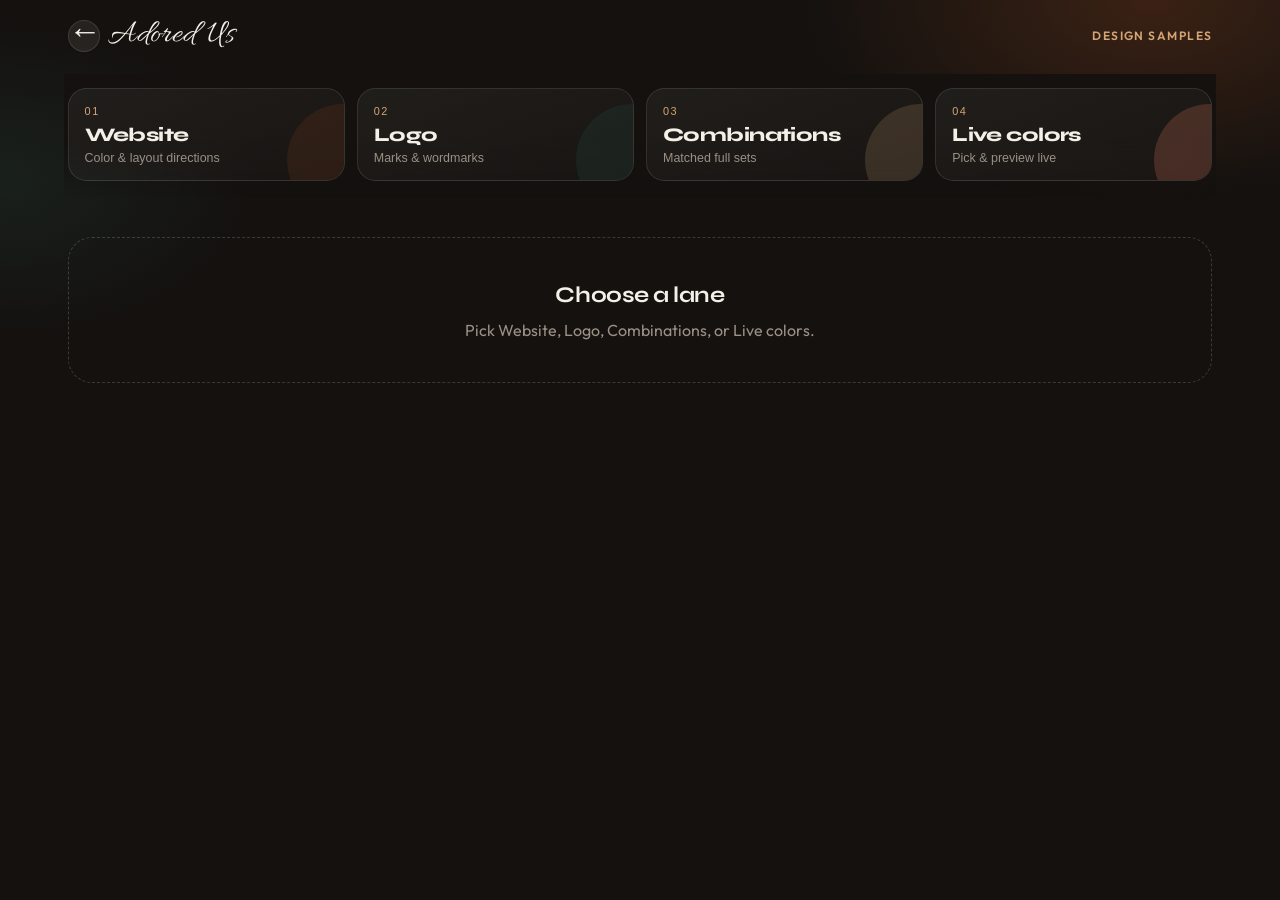
==== commit 8ccb7339: "Rename studio to Adored Us. Co-authored-by: Cursor <cursoragent@cursor.com>" ====
--- a/samples.html
+++ b/samples.html
@@ -3,7 +3,7 @@
   <head>
     <meta charset="UTF-8" />
     <meta name="viewport" content="width=device-width, initial-scale=1.0" />
-    <title>Design Samples — Adored</title>
+    <title>Design Samples — Adored Us</title>
     <link rel="preconnect" href="https://fonts.googleapis.com" />
     <link rel="preconnect" href="https://fonts.gstatic.com" crossorigin />
     <link
@@ -54,6 +54,7 @@
         font-size: 2.05rem;
         letter-spacing: 0.02em;
         line-height: 1;
+        white-space: nowrap;
       }
       .back-mark {
         width: 2rem;
@@ -514,7 +515,7 @@
       <div class="topbar">
         <a class="back" href="index.html">
           <span class="back-mark" aria-hidden="true">←</span>
-          Adored
+          Adored Us
         </a>
         <span class="topbar-note">Design samples</span>
       </div>
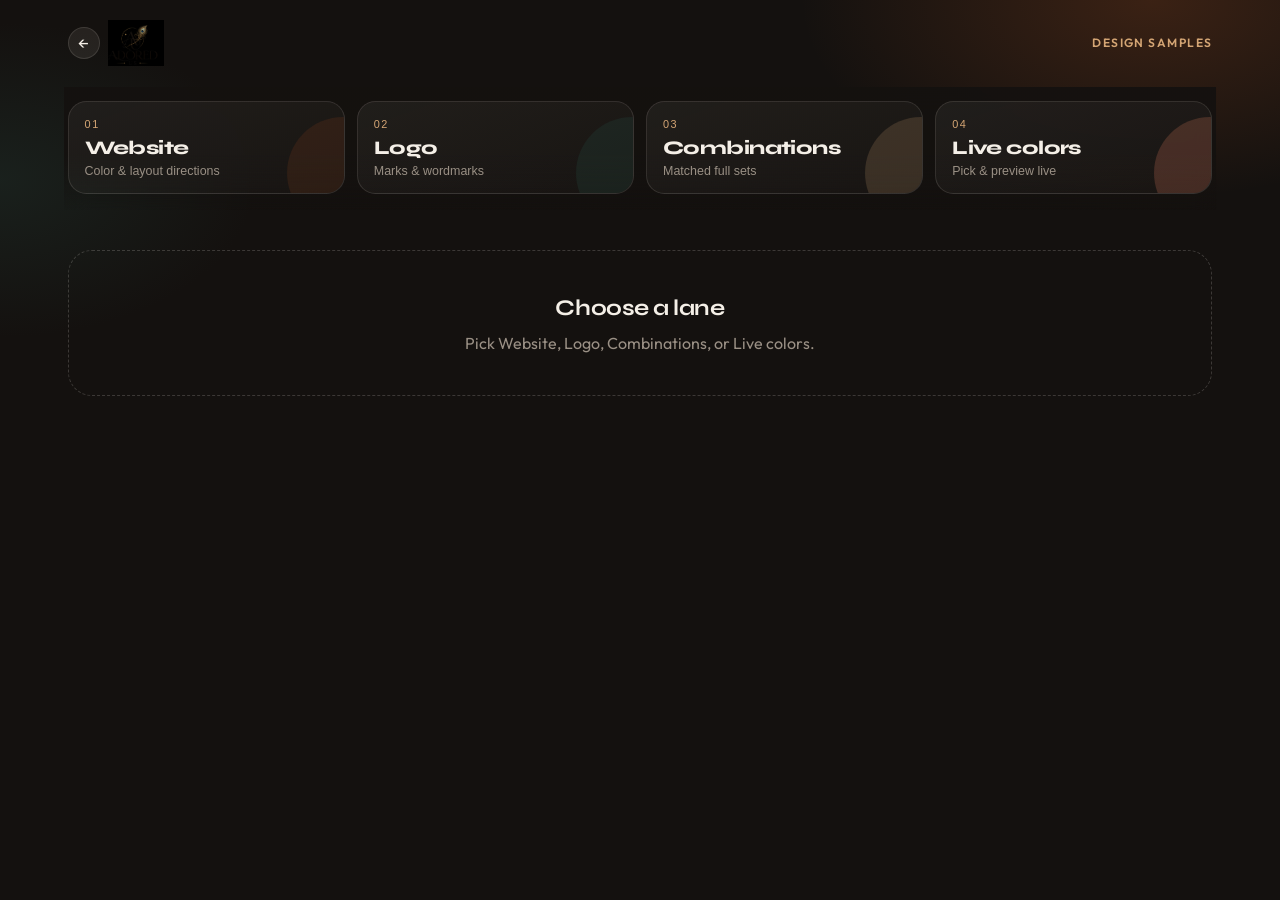
==== commit 58061dd3: "Use the new Adored Us logo in the header, hero, and samples page. Co-authored-by: Cursor <cursoragen" ====
--- a/samples.html
+++ b/samples.html
@@ -49,12 +49,12 @@
         gap: 0.55rem;
         color: var(--ink);
         text-decoration: none;
-        font-family: "Allura", cursive;
-        font-weight: 400;
-        font-size: 2.05rem;
-        letter-spacing: 0.02em;
-        line-height: 1;
-        white-space: nowrap;
+        line-height: 0;
+      }
+      .back .logo-img {
+        display: block;
+        height: 2.85rem;
+        width: auto;
       }
       .back-mark {
         width: 2rem;
@@ -515,7 +515,13 @@
       <div class="topbar">
         <a class="back" href="index.html">
           <span class="back-mark" aria-hidden="true">←</span>
-          Adored Us
+          <img
+            class="logo-img"
+            src="images/adored-us-logo.png"
+            alt="Adored Us"
+            width="547"
+            height="446"
+          />
         </a>
         <span class="topbar-note">Design samples</span>
       </div>
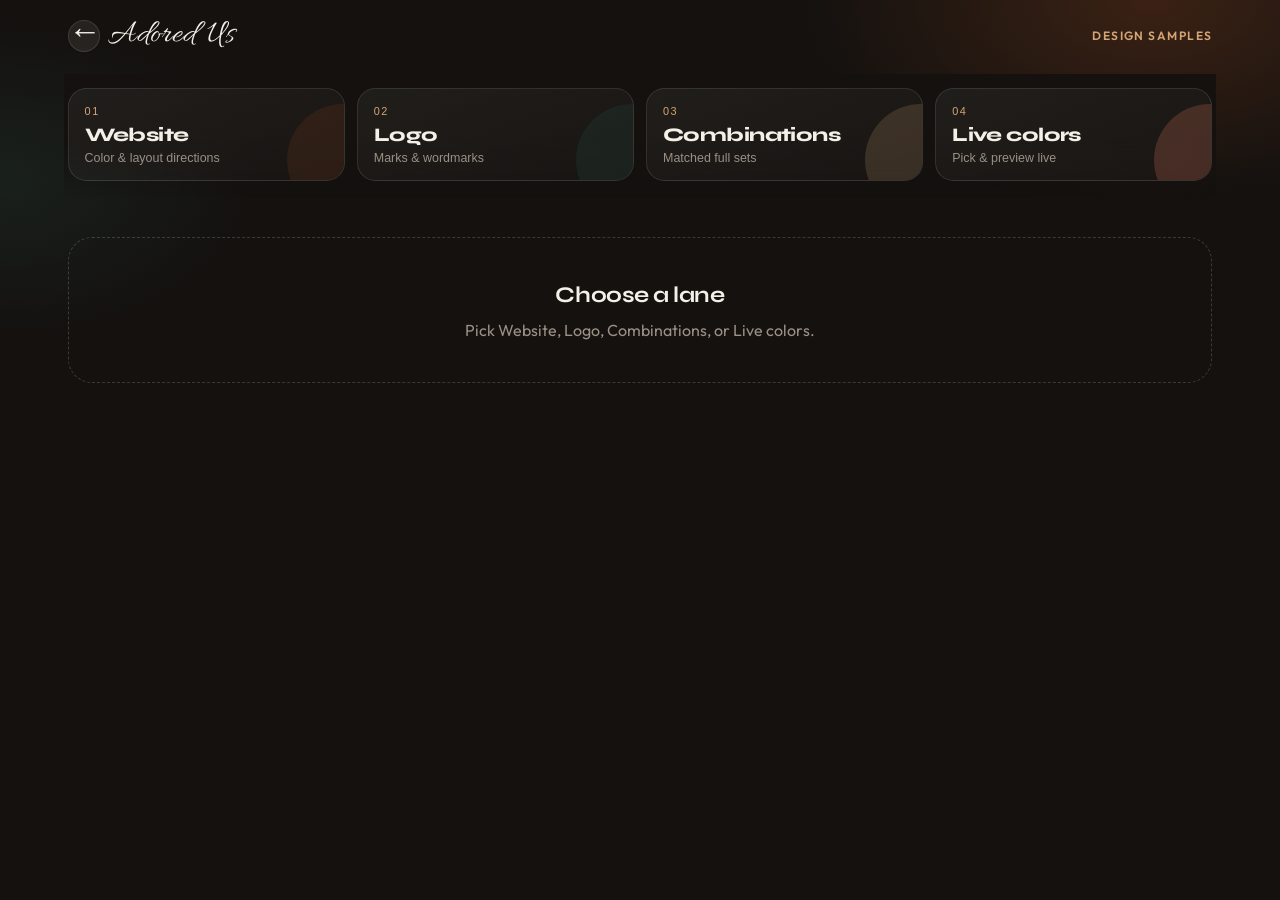
==== commit 258cf3e3: "Keep logo in header only and restore hero text branding." ====
--- a/samples.html
+++ b/samples.html
@@ -49,12 +49,12 @@
         gap: 0.55rem;
         color: var(--ink);
         text-decoration: none;
-        line-height: 0;
-      }
-      .back .logo-img {
-        display: block;
-        height: 2.85rem;
-        width: auto;
+        font-family: "Allura", cursive;
+        font-weight: 400;
+        font-size: 2.05rem;
+        letter-spacing: 0.02em;
+        line-height: 1;
+        white-space: nowrap;
       }
       .back-mark {
         width: 2rem;
@@ -515,13 +515,7 @@
       <div class="topbar">
         <a class="back" href="index.html">
           <span class="back-mark" aria-hidden="true">←</span>
-          <img
-            class="logo-img"
-            src="images/adored-us-logo.png"
-            alt="Adored Us"
-            width="547"
-            height="446"
-          />
+          Adored Us
         </a>
         <span class="topbar-note">Design samples</span>
       </div>
